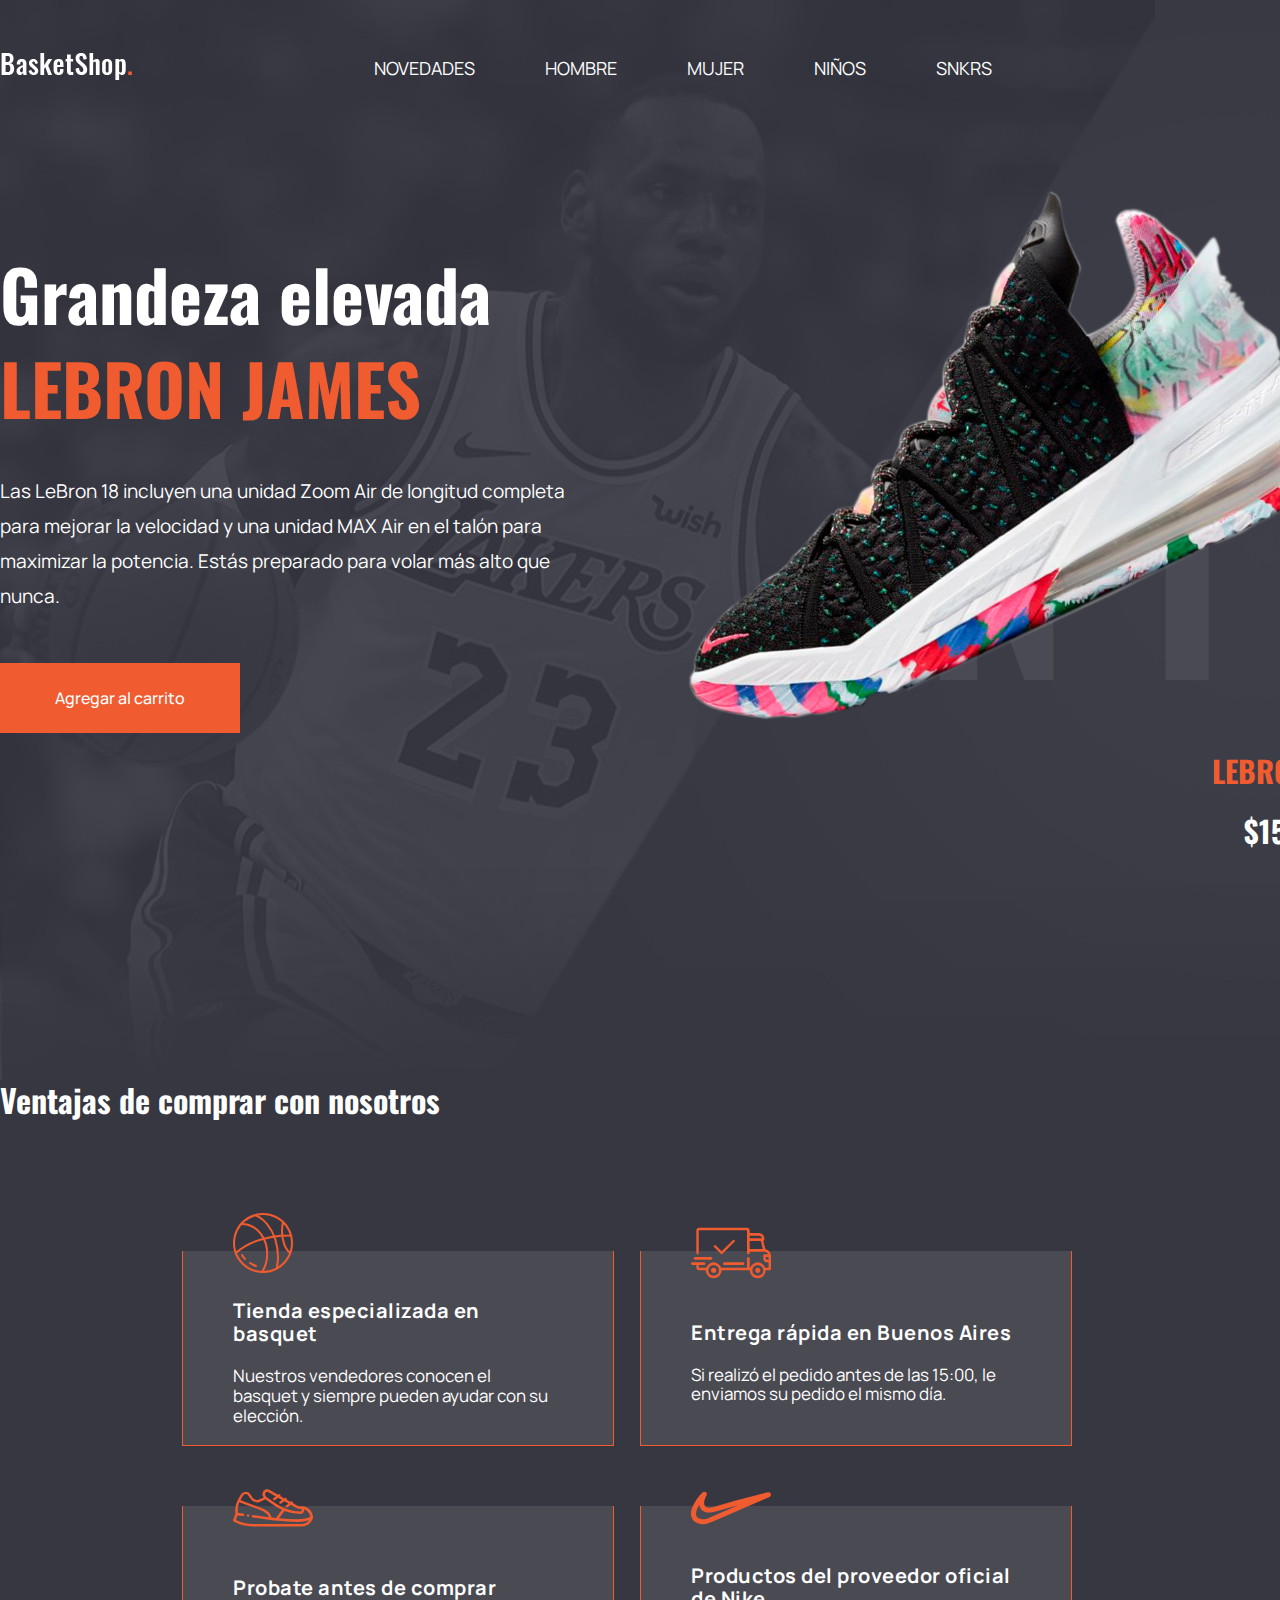
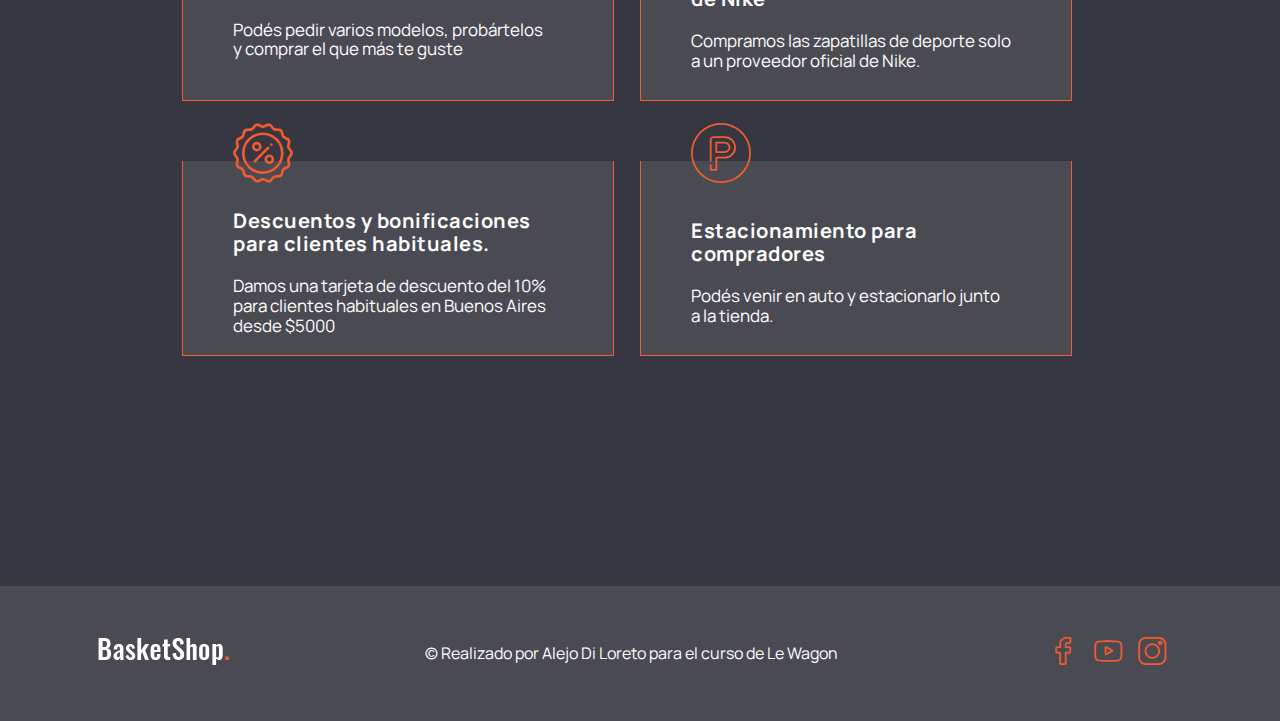
==== index.html @ 8cc04062 "Primer commit" ====
<!DOCTYPE html>
<html lang="es">
  <head>
    <meta charset="UTF-8" />
    <meta http-equiv="X-UA-Compatible" content="IE=edge" />
    <meta name="viewport" content="width=device-width, initial-scale=1.0" />
    <title>BasketShop</title>
    <link rel="shortcut icon" href="images/logo-basketshop.png" />
    <link rel="preconnect" href="https://fonts.gstatic.com" />
    <link
      href="https://fonts.googleapis.com/css2?family=Oswald:wght@200;300;400;500;600;700&display=swap"
      rel="stylesheet"
    />
    <link rel="preconnect" href="https://fonts.gstatic.com" />
    <link
      href="https://fonts.googleapis.com/css2?family=Manrope:wght@300;400;500&family=Oswald:wght@200;300;400;500;600;700&display=swap"
      rel="stylesheet"
    />
    <link rel="stylesheet" href="css/normalize.css" />
    <link rel="stylesheet" href="font/flaticon.css" />
    <link rel="stylesheet" href="css/styles.css" />
  </head>
  <body>
    <div class="head-container">
      <nav class="nav">
        <div class="logo">
          <a href="index.html"
            ><img src="images/logo-basketshop.png" alt=""
          /></a>
        </div>
        <div class="list">
          <h3 class="list-item">NOVEDADES</h3>
          <h3 class="list-item">HOMBRE</h3>
          <h3 class="list-item">MUJER</h3>
          <h3 class="list-item">NIÑOS</h3>
          <h3 class="list-item">SNKRS</h3>
        </div>
        <div class="list-icon">
          <i class="flaticon-usuario"></i>
          <i class="flaticon-carrito-de-compras"></i>
        </div>
      </nav>

      <section class="header-section">
        <div class="header-section-left">
          <h1 class="header-section-h1">Grandeza elevada</h1>
          <h1 class="header-section-h1 lebron-text">LEBRON JAMES</h1>
          <p class="header-section-p">
            Las LeBron 18 incluyen una unidad Zoom Air de longitud completa para
            mejorar la velocidad y una unidad MAX Air en el talón para maximizar
            la potencia. Estás preparado para volar más alto que nunca.
          </p>
          <div class="add-to-cart">
            <p>Agregar al carrito</p>
          </div>
        </div>
        <div class="header-section-right">
          <img class="sneaker" src="images/lebron-18.png" alt="" />
          <h3 class="lebron-18-h3">LEBRON 18</h3>
          <h3>$15 000</h3>
        </div>
      </section>
    </div>
    <section class="section-services">
      <div class="section-services-container">
      <h1>Ventajas de comprar con nosotros
      </h1>
    </div>
      <div class="cards-container">
      <div class="card"><i class="flaticon-pelota-de-baloncesto icon-card"></i><h4>Tienda especializada en basquet</h4>
      <p>Nuestros vendedores conocen el basquet y siempre pueden ayudar con su elección. </p></div>
      <div class="card"><i class="flaticon-enviado icon-card"></i><h4>Entrega rápida en Buenos Aires</h4><p>Si realizó el pedido antes de las 15:00, le enviamos su pedido el mismo día.</p></div>
      <div class="card"><i class="flaticon-zapatillas icon-card"></i><h4>Probate antes de comprar</h4><p>Podés pedir varios modelos, probártelos y comprar el que más te guste</p></div>
      <div class="card"><i class="flaticon-nike icon-card"></i><h4>Productos del proveedor oficial de Nike</h4><p>Compramos las zapatillas de deporte solo a un proveedor oficial de Nike.</p></div>
      <div class="card"><i class="flaticon-promociones icon-card"></i><h4>Descuentos y bonificaciones para clientes habituales.</h4><p>Damos una tarjeta de descuento del 10% para clientes habituales en Buenos Aires desde $5000 </p></div>
      <div class="card"><i class="flaticon-aparcamiento icon-card"></i><h4>Estacionamiento para compradores</h4><p>Podés venir en auto y estacionarlo junto a la tienda.</p></div>
    </div>
    </section>
    <footer class="footer">
      <div class="logo">
       <a href="index.html"> <img src="images/logo-basketshop.png" alt="" />
      </div></a>
      <div class="footer-p">
        <p>© Realizado por Alejo Di Loreto para el curso de Le Wagon</p>
      </div>
      <div class="footer-icons">
        <i class="flaticon-facebook"></i>
        <i class="flaticon-youtube"></i>
        <i class="flaticon-instagram"></i>
      </div>
    </footer>
  </body>
</html>
---- font/flaticon.css ----
@font-face {
    font-family: "flaticon";
    src: url("./flaticon.ttf?4b21ce9d2a65546bb3b77325c7321f32") format("truetype"),
url("./flaticon.woff?4b21ce9d2a65546bb3b77325c7321f32") format("woff"),
url("./flaticon.woff2?4b21ce9d2a65546bb3b77325c7321f32") format("woff2"),
url("./flaticon.eot?4b21ce9d2a65546bb3b77325c7321f32#iefix") format("embedded-opentype"),
url("./flaticon.svg?4b21ce9d2a65546bb3b77325c7321f32#flaticon") format("svg");
}

i[class^="flaticon-"]:before, i[class*=" flaticon-"]:before {
    font-family: flaticon !important;
    font-style: normal;
    font-weight: normal !important;
    font-variant: normal;
    text-transform: none;
    line-height: 1;
    -webkit-font-smoothing: antialiased;
    -moz-osx-font-smoothing: grayscale;
}

.flaticon-nike:before {
    content: "\f101";
}
.flaticon-enviado:before {
    content: "\f102";
}
.flaticon-instagram:before {
    content: "\f103";
}
.flaticon-facebook:before {
    content: "\f104";
}
.flaticon-youtube:before {
    content: "\f105";
}
.flaticon-promociones:before {
    content: "\f106";
}
.flaticon-pelota-de-baloncesto:before {
    content: "\f107";
}
.flaticon-zapatillas:before {
    content: "\f108";
}
.flaticon-aparcamiento:before {
    content: "\f109";
}
.flaticon-usuario:before {
    content: "\f10a";
}
.flaticon-carrito-de-compras:before {
    content: "\f10b";
}
---- css/styles.css ----
:root {
  --orange: #f05b30;
  --bright-orange: #ff4814;
  --white: #ffffff;
  --light-gray: #4a4a53;
  --dark-gray: #373741;
}

* {
  font-family: "Manrope", sans-serif;
}

h1,
h2,
h3 {
  font-family: "Oswald", sans-serif;
}

body {
  background-image: url(../images/background.jpg);
  background-repeat: no-repeat;
  background-color: var(--dark-gray);
}

.head-container {
  width: 1440px;
  margin: 0 auto;
}

.nav {
  display: flex;
  align-items: center;
  margin-top: 50px;
}

.logo {
  cursor: pointer;
}

.list {
  display: flex;
  justify-content: center;
}

.list-item {
  margin: 0 35px;
  color: #ffffff;
  font-size: 18px;
  font-weight: 400;
  font-family: "Manrope", sans-serif;
  cursor: pointer;
}

.list-item:first-child {
  margin-left: 240px;
}

.list-icon {
  display: flex;
  justify-content: flex-end;
  font-size: 28px;
  flex-grow: 1;
}

.flaticon-usuario,
.flaticon-carrito-de-compras {
  color: #ffffff;
  margin: 0 15px;
  cursor: pointer;
}

.flaticon-usuario:hover,
.flaticon-carrito-de-compras:hover {
  color: var(--bright-orange);
}

.header-section {
  display: flex;
  align-items: flex-start;
  justify-content: flex-start;
  color: var(--white);
}

.header-section-left {
  width: 575px;
  display: flex;
  align-items: flex-start;
  justify-content: center;
  flex-direction: column;
  margin-top: 160px;
}

.header-section-h1 {
  font-size: 70px;
  line-height: 0;
}

.lebron-text {
  color: var(--orange);
}

.header-section-p {
  font-size: 19px;
  line-height: 35px;
  margin-top: 40px;
}

.sneaker {
  max-width: 770px;
  display: flex;
  justify-content: flex-end;
  transform: rotate(-25deg);
  margin-top: 45px;
}

.add-to-cart {
  padding: 8px 55px;
  background: var(--orange);
  line-height: 22px;
  font-weight: 300;
  margin-top: 30px;
  font-weight: 500;
  cursor: pointer;
  transition: all ease-in-out 0.3s;
}

.add-to-cart:hover {
  background: var(--bright-orange);
  transition: all ease-in-out 0.3s;
}

.header-section-right {
  display: flex;
  justify-content: center;
  flex-direction: column;
}

.header-section-right h3 {
  display: flex;
  align-items: flex-end;
  flex-direction: column;
  font-size: 30px;
  line-height: 0;
}

.lebron-18-h3 {
  color: var(--orange);
}

.section-services {
  max-width: 1440px;
  margin: 0 auto;
  display: flex;
  align-items: center;
  flex-wrap: wrap;
  color: var(--white);
  padding: 200px 0px;
}

.section-services-container {
  display: flex;
  justify-content: flex-start;
  margin-bottom: 80px;
}

.cards-container {
  display: flex;
  flex-wrap: wrap;
  justify-content: center;
}

.card {
  width: 320px;
  height: 194px;
  background-color: var(--light-gray);
  border: 1px solid var(--orange);
  border-top: none;
  margin: 30px 26px 30px 0px;
  display: flex;
  justify-content: center;
  padding: 0px 60px 0px 50px;
  flex-direction: column;
  font-family: "Manrope", sans-serif;
  position: relative;
}
.card h4 {
  font-size: 20px;
  margin: 0;
  margin-top: 50px;
  letter-spacing: 0.5px;
}
.card p {
  font-size: 17px;
  margin: 21px 0;
}

.icon-card {
  color: var(--orange);
  font-size: 60px;
  position: absolute;
  top: -38px;
}

.flaticon-enviado,
.flaticon-nike,
.flaticon-zapatillas {
  font-size: 80px;
}

.footer {
  width: 100%;
  height: 15vh;
  background: var(--light-gray);
  display: flex;
  justify-content: space-around;
  align-items: center;
  color: var(--white);
}

.footer-icons {
  width: 150px;
  display: flex;
  justify-content: space-evenly;
  font-size: 28px;
}

.flaticon-instagram,
.flaticon-youtube,
.flaticon-facebook {
  color: var(--orange);
  cursor: pointer;
}
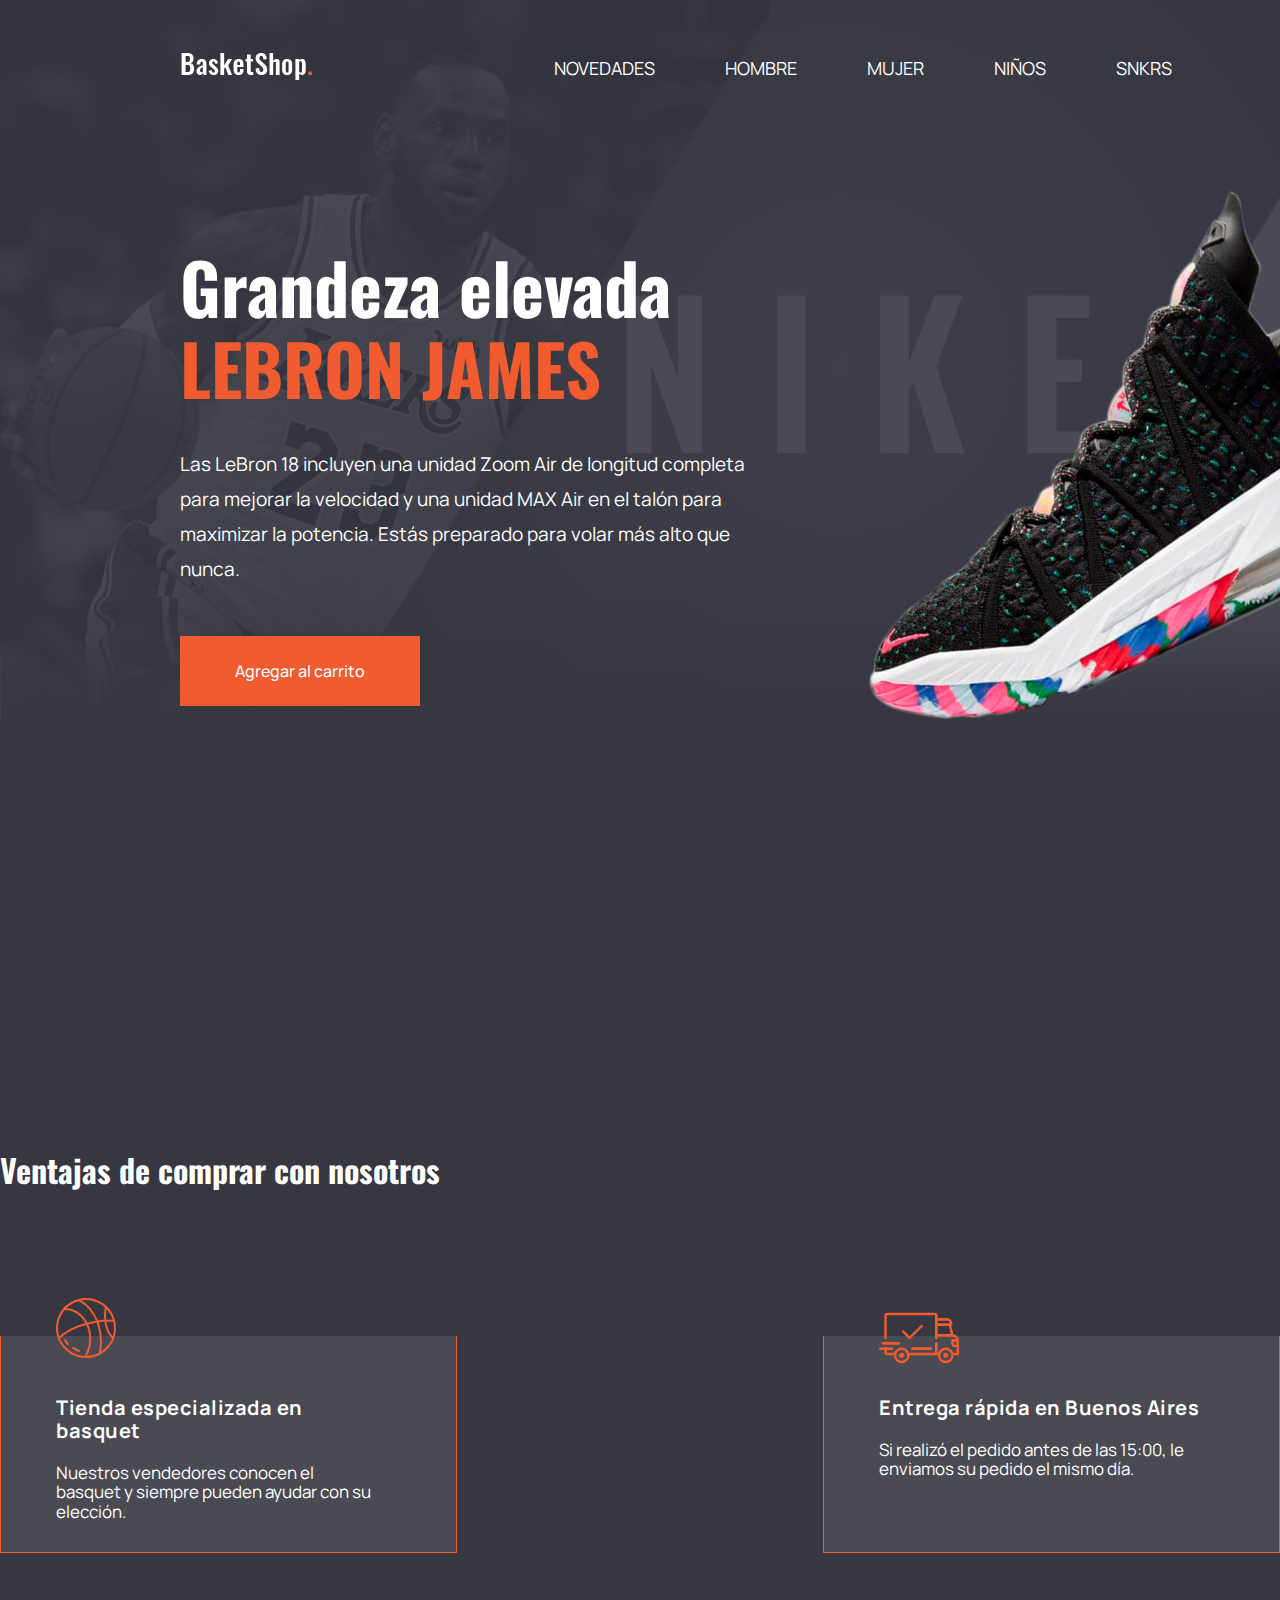
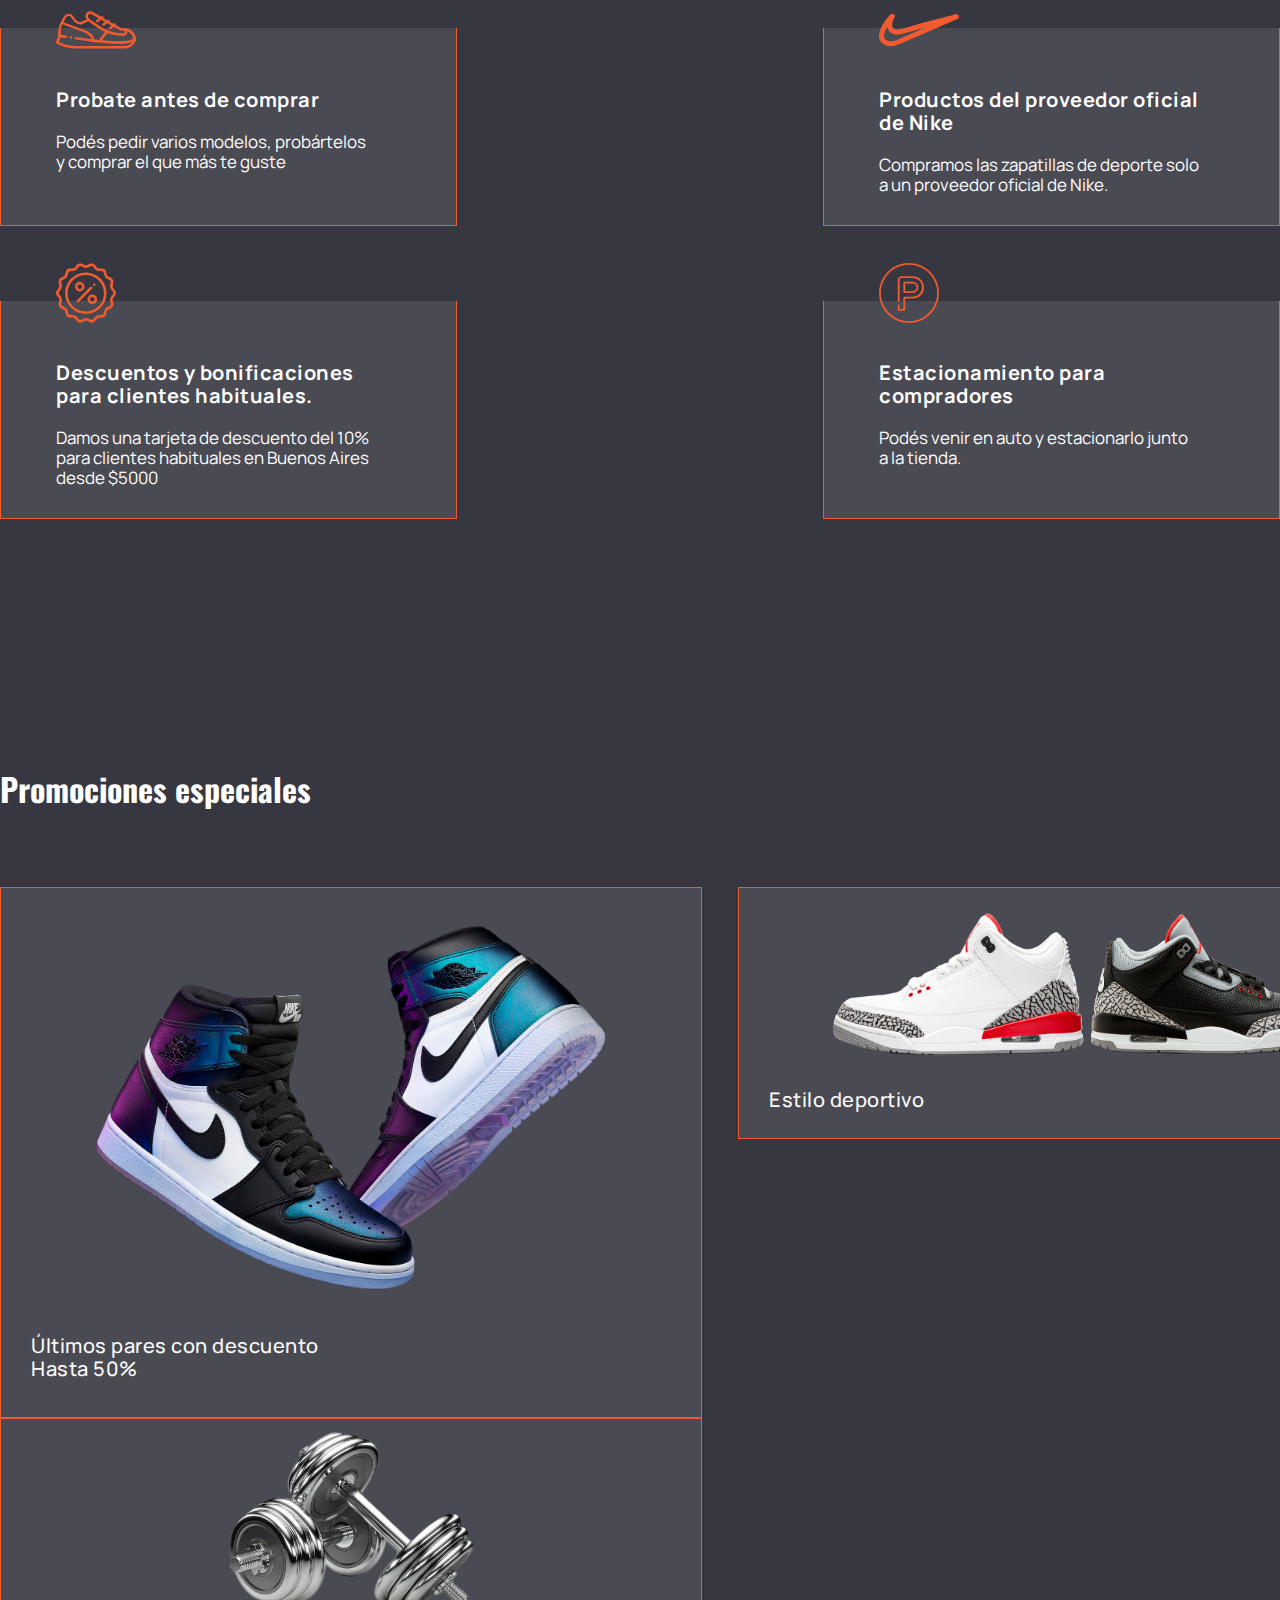
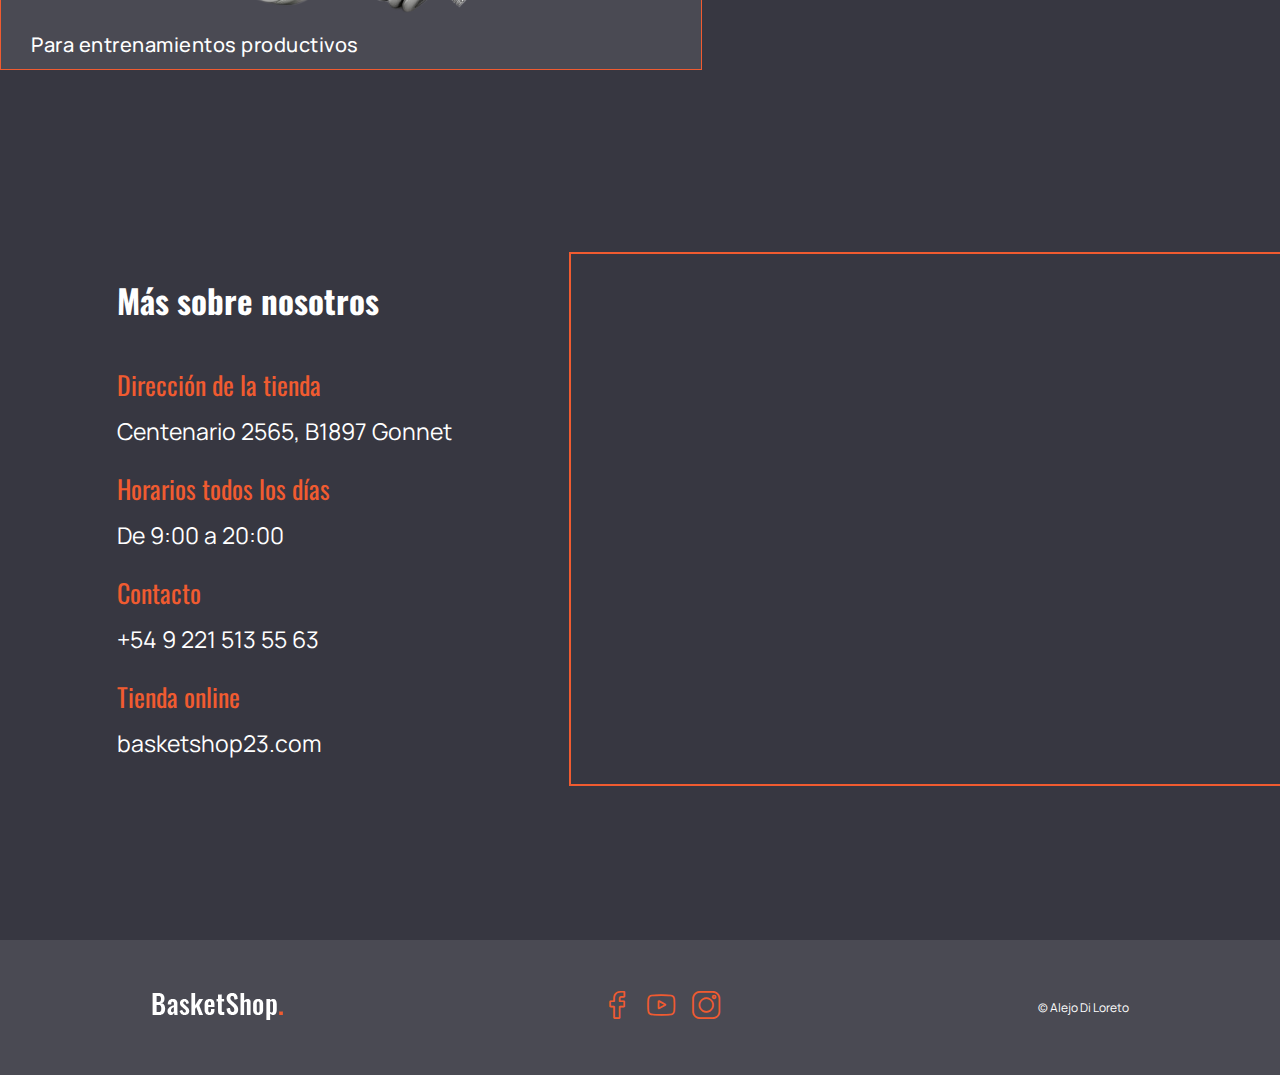
==== commit 24d02c99: "first commit" ====
--- a/index.html
+++ b/index.html
@@ -5,14 +5,13 @@
     <meta http-equiv="X-UA-Compatible" content="IE=edge" />
     <meta name="viewport" content="width=device-width, initial-scale=1.0" />
     <title>BasketShop</title>
-    <link rel="shortcut icon" href="images/logo-basketshop.png" />
+    <link rel="shortcut icon" href="images/logo-basketshop.png"/>
     <link rel="preconnect" href="https://fonts.gstatic.com" />
     <link
       href="https://fonts.googleapis.com/css2?family=Oswald:wght@200;300;400;500;600;700&display=swap"
       rel="stylesheet"
     />
-    <link rel="preconnect" href="https://fonts.gstatic.com" />
-    <link
+    <link rel="preconnect" href="https://fonts.gstatic.com" /><link
       href="https://fonts.googleapis.com/css2?family=Manrope:wght@300;400;500&family=Oswald:wght@200;300;400;500;600;700&display=swap"
       rel="stylesheet"
     />
@@ -76,18 +75,61 @@
       <div class="card"><i class="flaticon-aparcamiento icon-card"></i><h4>Estacionamiento para compradores</h4><p>Podés venir en auto y estacionarlo junto a la tienda.</p></div>
     </div>
     </section>
+    <section class="section-promotion">
+      <div class="section-promotion-container">
+        <h1>Promociones especiales
+        </h1>
+      </div>
+      <div class="promotion-cards-container">
+        <div class="promotion-card-left">
+          <img src="images/airjordan1.png" alt="">
+          <div class="h4-card">
+            <h4>Últimos pares con descuento</h4>
+            <h4>Hasta 50%</h4>
+          </div>
+        </div>
+      <div class="promotion-cards-container-right">
+        <div class="promotion-card-right">
+          <img src="images/prueba.png" alt="">
+          <div class="h4-card"><h4>Estilo deportivo</h4></div>
+          </div>
+        </div>
+          <div class="promotion-card-right-bottom ">
+          <img class="gym-img" src="images/gym_Equipment_large.png" alt="">
+          <div class="h4-card">
+            <h4>Para entrenamientos productivos</h4>
+          </div>
+        </div>
+      </div>
+    </div>
+    </section>
+    <section class="more-about-us">
+      <div class="text-more-about-us">
+        <h2>Más sobre nosotros</h2>
+        <h3>Dirección de la tienda</h3>
+        <p>Centenario 2565, B1897 Gonnet</p>
+        <h3>Horarios todos los días</h3>
+        <p>De 9:00 a 20:00</p>
+        <h3>Contacto</h3>
+        <p>+54 9 221 513 55 63</p>
+        <h3>Tienda online</h3>
+        <p>basketshop23.com</p>
+      </div>
+      <div>
+    <iframe class="map" src="https://www.google.com/maps/embed?pb=!1m14!1m12!1m3!1d2248.386854562013!2d-58.0036535816903!3d-34.8845739965416!2m3!1f0!2f0!3f0!3m2!1i1024!2i768!4f13.1!5e0!3m2!1ses-419!2sar!4v1621884899395!5m2!1ses-419!2sar" allowfullscreen="" loading="lazy"></iframe></div>
+  </section>
     <footer class="footer">
       <div class="logo">
        <a href="index.html"> <img src="images/logo-basketshop.png" alt="" />
       </div></a>
-      <div class="footer-p">
-        <p>© Realizado por Alejo Di Loreto para el curso de Le Wagon</p>
-      </div>
       <div class="footer-icons">
         <i class="flaticon-facebook"></i>
         <i class="flaticon-youtube"></i>
         <i class="flaticon-instagram"></i>
       </div>
+      <div class="footer-p">
+        <a href="https://alejodiloreto.netlify.app/"><p>© Alejo Di Loreto</p></a>
+      </div>
     </footer>
   </body>
 </html>
--- a/css/styles.css
+++ b/css/styles.css
@@ -20,11 +20,12 @@
   background-image: url(../images/background.jpg);
   background-repeat: no-repeat;
   background-color: var(--dark-gray);
+  background-size: contain;
 }
 
 .head-container {
   width: 1440px;
-  margin: 0 auto;
+  margin: 0 180px;
 }
 
 .nav {
@@ -55,6 +56,10 @@
   margin-left: 240px;
 }
 
+.list-item:hover {
+  color: var(--orange);
+}
+
 .list-icon {
   display: flex;
   justify-content: flex-end;
@@ -92,7 +97,7 @@
 
 .header-section-h1 {
   font-size: 70px;
-  line-height: 0;
+  margin: 0;
 }
 
 .lebron-text {
@@ -106,7 +111,7 @@
 }
 
 .sneaker {
-  max-width: 770px;
+  width: 770px;
   display: flex;
   justify-content: flex-end;
   transform: rotate(-25deg);
@@ -154,7 +159,7 @@
   align-items: center;
   flex-wrap: wrap;
   color: var(--white);
-  padding: 200px 0px;
+  padding: 270px 0px 200px;
 }
 
 .section-services-container {
@@ -166,19 +171,17 @@
 .cards-container {
   display: flex;
   flex-wrap: wrap;
-  justify-content: center;
+  justify-content: space-between;
 }
 
 .card {
   width: 320px;
-  height: 194px;
   background-color: var(--light-gray);
   border: 1px solid var(--orange);
   border-top: none;
-  margin: 30px 26px 30px 0px;
-  display: flex;
-  justify-content: center;
-  padding: 0px 60px 0px 50px;
+  margin: 45px 0px 30px 0px;
+  display: flex;
+  padding: 10px 80px 10px 55px;
   flex-direction: column;
   font-family: "Manrope", sans-serif;
   position: relative;
@@ -207,6 +210,131 @@
   font-size: 80px;
 }
 
+.section-promotion {
+  width: 1440px;
+  margin: 0 auto;
+  color: var(--white);
+  padding-bottom: 200px;
+}
+
+.section-promotion-container {
+  margin-bottom: 80px;
+}
+
+.promotion-cards-container {
+  width: 1440px;
+  display: flex;
+  justify-content: space-between;
+  flex-wrap: wrap;
+}
+
+.promotion-cards-container-right {
+  display: flex;
+  flex-direction: column;
+  justify-content: space-between;
+}
+
+.promotion-card-left {
+  width: 700px;
+  height: 529px;
+  background-color: var(--light-gray);
+  border: 1px solid var(--orange);
+  font-family: "Manrope", sans-serif;
+  cursor: pointer;
+  display: flex;
+  flex-direction: column;
+  align-items: center;
+  justify-content: space-evenly;
+}
+
+.h4-card {
+  display: flex;
+  width: 100%;
+  flex-direction: column;
+  margin: 5px 0 5px 60px;
+}
+
+.h4-card h4 {
+  font-size: 20px;
+  letter-spacing: 0.5px;
+  font-weight: 500;
+  margin: 0;
+}
+
+.promotion-card-right {
+  width: 700px;
+  height: 250px;
+  background-color: var(--light-gray);
+  border: 1px solid var(--orange);
+  font-family: "Manrope", sans-serif;
+  cursor: pointer;
+  display: flex;
+  flex-direction: column;
+  align-items: center;
+  justify-content: space-evenly;
+}
+
+.promotion-card-left img {
+  width: 520px;
+}
+
+.promotion-card-right img {
+  width: 520px;
+}
+
+.promotion-card-right-bottom {
+  width: 700px;
+  height: 250px;
+  background-color: var(--light-gray);
+  border: 1px solid var(--orange);
+  font-family: "Manrope", sans-serif;
+  cursor: pointer;
+  display: flex;
+  flex-direction: column;
+  align-items: center;
+  justify-content: space-evenly;
+}
+
+.promotion-card-right-bottom img {
+  width: 253px;
+}
+
+.more-about-us {
+  width: 1440px;
+  margin: 0 auto;
+  height: 500px;
+  display: flex;
+  align-items: center;
+  justify-content: space-evenly;
+  margin-bottom: 170px;
+}
+
+.text-more-about-us {
+  font-size: 22px;
+  color: white;
+}
+
+.text-more-about-us h2 {
+  margin-bottom: 50px;
+}
+
+.text-more-about-us h3 {
+  font-weight: 400;
+  margin: 5px 0;
+  color: var(--orange);
+}
+
+.text-more-about-us p {
+  font-size: 23px;
+  margin: 18px 0 30px 0;
+}
+
+.map {
+  width: 750px;
+  height: 530px;
+  border: 2px solid var(--orange);
+}
+
 .footer {
   width: 100%;
   height: 15vh;
@@ -217,6 +345,15 @@
   color: var(--white);
 }
 
+.footer-p a {
+  text-decoration: none;
+  color: white;
+  font-size: 12px;
+}
+.footer-p a:hover {
+  color: var(--orange);
+}
+
 .footer-icons {
   width: 150px;
   display: flex;
@@ -230,3 +367,184 @@
   color: var(--orange);
   cursor: pointer;
 }
+
+/*--------------------------mobile portrait-------------------------
+-----------------------------------------*/
+
+@media (min-width: 320px) and (max-width: 480px) {
+  body {
+    background-size: auto;
+  }
+
+  .head-container {
+    margin: 0 auto;
+  }
+  .nav {
+    margin: 50px 14px 0px;
+  }
+
+  .list {
+    display: none;
+  }
+
+  .header-section-h1 {
+    font-size: 37px;
+    margin: 0;
+  }
+
+  .header-section-h1,
+  .header-section-p,
+  .add-to-cart {
+    margin-left: 20px;
+  }
+
+  .header-section-p {
+    font-size: 16px;
+    line-height: 25px;
+    margin: 40px 20px 0;
+  }
+
+  .header-section-right h3 {
+    margin-right: 35px;
+  }
+
+  .header-section {
+    flex-direction: column;
+  }
+
+  .header-section-left {
+    width: auto;
+    margin: 90px auto 0;
+  }
+
+  .sneaker {
+    width: 88%;
+  }
+
+  .head-container {
+    width: 100%;
+  }
+
+  .section-services {
+    max-width: 100%;
+    padding: 90px 0 65px;
+  }
+
+  .section-services-container {
+    margin-left: 15px;
+  }
+
+  .card {
+    width: auto;
+    height: auto;
+    margin: 30px 15px;
+    padding: 0px 20px 0px 30px;
+  }
+
+  .section-promotion-container {
+    margin-left: 20px;
+  }
+
+  .section-promotion {
+    width: 100%;
+  }
+
+  .promotion-cards-container {
+    width: 100%;
+    flex-direction: column;
+  }
+
+  .promotion-card-left {
+    width: auto;
+    height: auto;
+    margin: 15px;
+  }
+
+  .promotion-card-right {
+    width: auto;
+    height: auto;
+    margin: 15px;
+  }
+
+  .promotion-card-left img {
+    width: 210px;
+    margin: 20px;
+  }
+
+  .promotion-card-right img {
+    width: 270px;
+    margin-top: 20px;
+  }
+
+  .promotion-card-right-bottom img {
+    width: 150px;
+  }
+
+  .promotion-card-right-bottom {
+    width: auto;
+    height: auto;
+    margin: 15px;
+  }
+
+  .h4-card {
+    margin: 15px 0 15px 30px;
+  }
+
+  .h4-card h4 {
+    font-size: 16px;
+  }
+
+  .more-about-us {
+    width: 100%;
+    flex-direction: column;
+  }
+
+  .text-more-about-us {
+    margin-left: 20px;
+  }
+
+  .more-about-us h3 {
+    font-weight: 300;
+    margin: 5px 0;
+    line-height: 1.4;
+    font-size: 24px;
+    margin-top: 24px;
+    margin-bottom: 12px;
+  }
+
+  .map {
+    width: 100%;
+    height: 250px;
+  }
+
+  .footer {
+    padding: 50px 0 20px;
+    flex-direction: column;
+    align-items: flex-start;
+    height: auto;
+  }
+
+  footer .logo {
+    padding: 0 15px;
+    width: 100px;
+  }
+
+  .footer-icons {
+    width: 125px;
+    justify-content: space-between;
+    margin: 60px 15px 15px;
+  }
+
+  .footer-p {
+    padding: 0 15px;
+  }
+
+  .footer-p a {
+    text-decoration: none;
+    color: white;
+  }
+
+  .footer-p a:hover {
+    color: var(--orange);
+  }
+}
